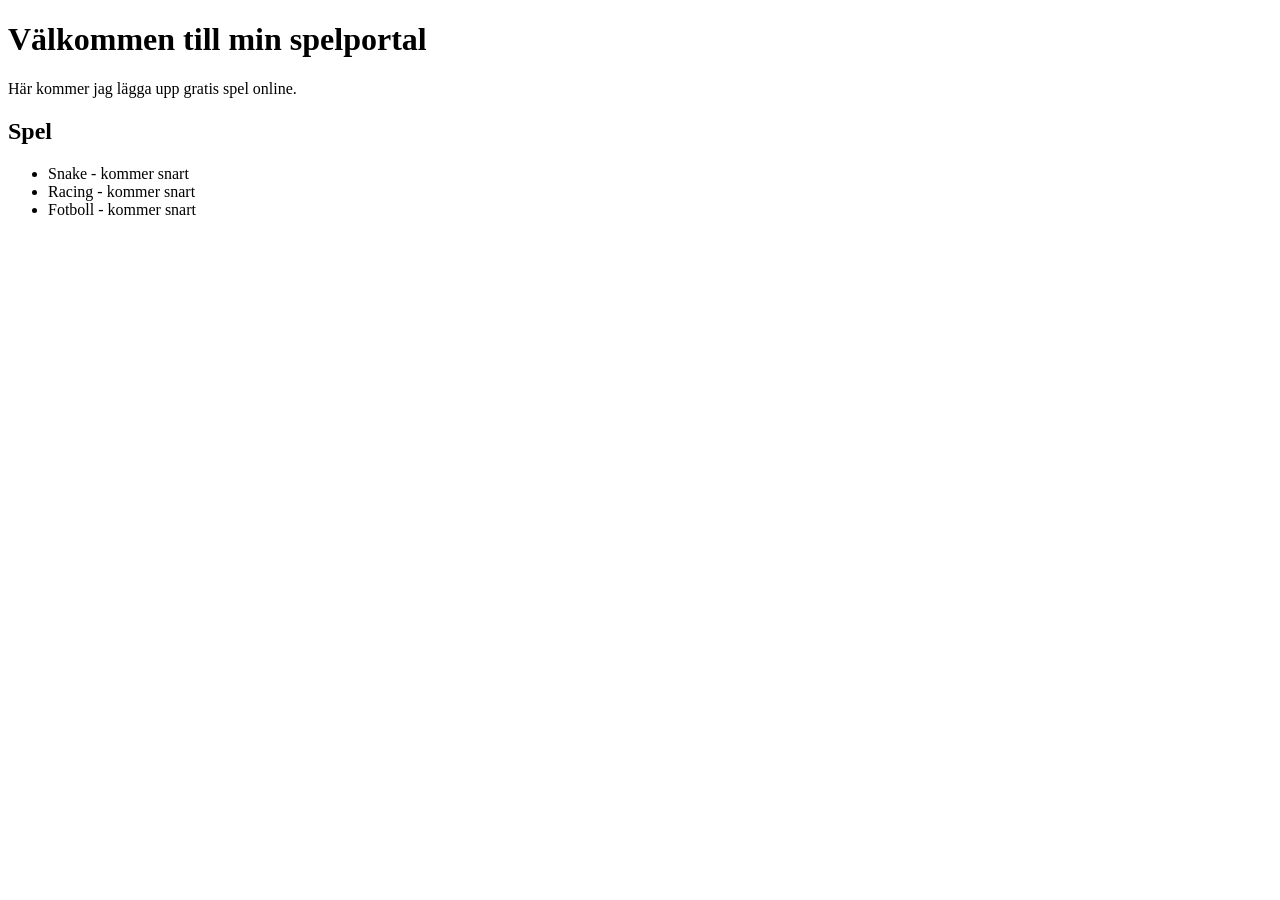
==== index.html @ b6338622 "Första versionen" ====
<!DOCTYPE html>
<html lang="sv">
<head>
  <meta charset="UTF-8">
  <title>Min spelportal</title>
</head>
<body>
  <h1>Välkommen till min spelportal</h1>
  <p>Här kommer jag lägga upp gratis spel online.</p>

  <h2>Spel</h2>
  <ul>
    <li>Snake - kommer snart</li>
    <li>Racing - kommer snart</li>
    <li>Fotboll - kommer snart</li>
  </ul>
</body>
</html>
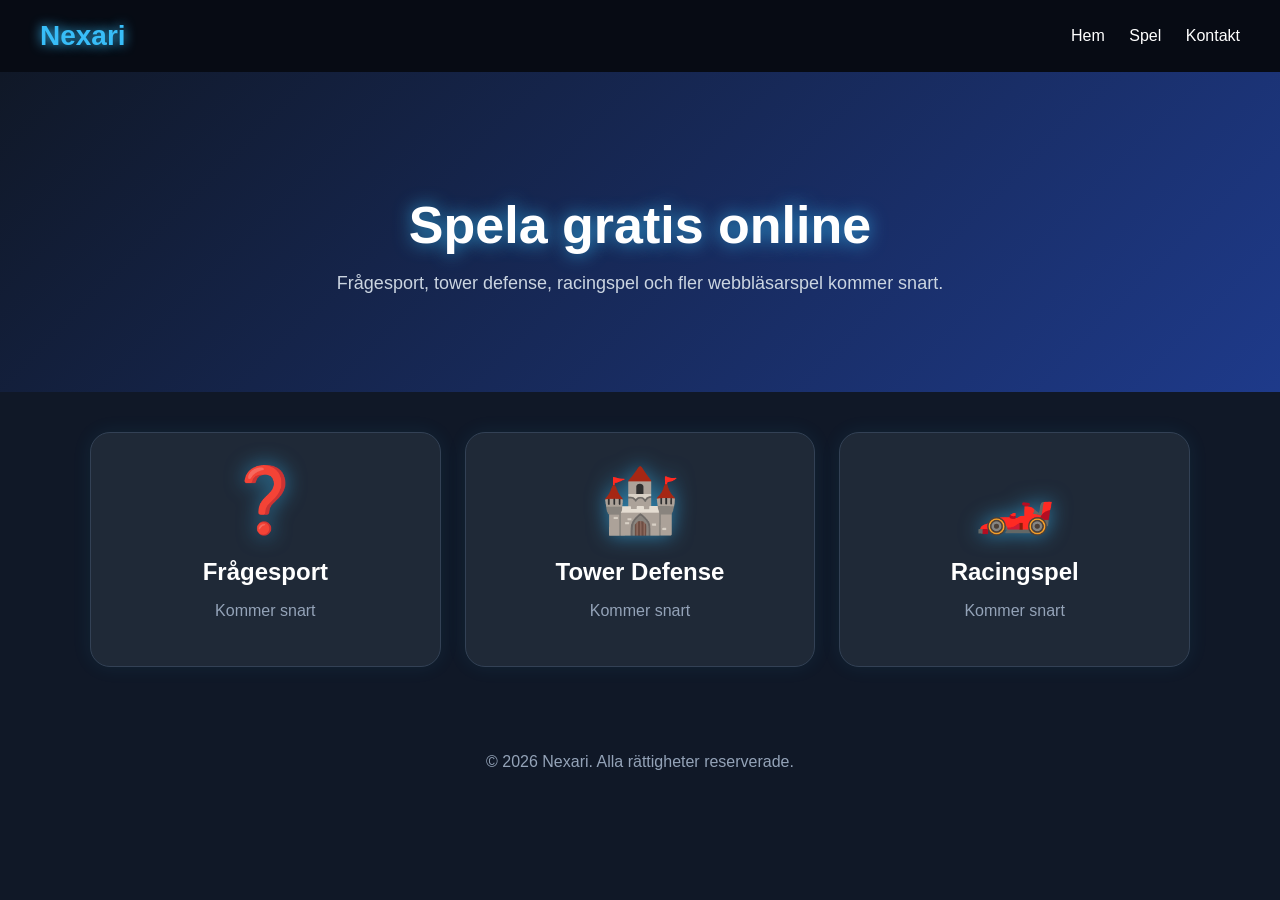
==== commit e78fdfb4: "Lägg till glow-effekter" ====
--- a/index.html
+++ b/index.html
@@ -2,17 +2,48 @@
 <html lang="sv">
 <head>
   <meta charset="UTF-8">
-  <title>Min spelportal</title>
+  <title>Nexari - Gratis spel online</title>
+  <link rel="stylesheet" href="style.css">
 </head>
 <body>
-  <h1>Välkommen till min spelportal</h1>
-  <p>Här kommer jag lägga upp gratis spel online.</p>
 
-  <h2>Spel</h2>
-  <ul>
-    <li>Snake - kommer snart</li>
-    <li>Racing - kommer snart</li>
-    <li>Fotboll - kommer snart</li>
-  </ul>
+<header>
+  <div class="logo">Nexari</div>
+  <nav>
+    <a href="#">Hem</a>
+    <a href="#">Spel</a>
+    <a href="#">Kontakt</a>
+  </nav>
+</header>
+
+<section class="hero">
+  <h1>Spela gratis online</h1>
+  <p>Frågesport, tower defense, racingspel och fler webbläsarspel kommer snart.</p>
+</section>
+
+<section class="games">
+  <div class="card">
+    <div class="emoji">❓</div>
+    <h2>Frågesport</h2>
+    <p>Kommer snart</p>
+  </div>
+
+  <div class="card">
+    <div class="emoji">🏰</div>
+    <h2>Tower Defense</h2>
+    <p>Kommer snart</p>
+  </div>
+
+  <div class="card">
+    <div class="emoji">🏎️</div>
+    <h2>Racingspel</h2>
+    <p>Kommer snart</p>
+  </div>
+</section>
+
+<footer>
+  <p>© 2026 Nexari. Alla rättigheter reserverade.</p>
+</footer>
+
 </body>
 </html>
--- a/style.css
+++ b/style.css
@@ -0,0 +1,106 @@
+body {
+  margin: 0;
+  font-family: Arial, sans-serif;
+  background: #101827;
+  color: white;
+}
+
+header {
+  background: #070b14;
+  padding: 20px 40px;
+  display: flex;
+  justify-content: space-between;
+  align-items: center;
+}
+
+.logo {
+  font-size: 28px;
+  font-weight: bold;
+  color: #38bdf8;
+}
+
+nav a {
+  color: white;
+  text-decoration: none;
+  margin-left: 20px;
+}
+
+nav a:hover {
+  color: #38bdf8;
+}
+
+.hero {
+  text-align: center;
+  padding: 80px 20px;
+  background: linear-gradient(135deg, #101827, #1e3a8a);
+}
+
+.hero h1 {
+  font-size: 52px;
+  margin-bottom: 10px;
+}
+
+.hero p {
+  font-size: 18px;
+  color: #cbd5e1;
+}
+
+.games {
+  display: grid;
+  grid-template-columns: repeat(auto-fit, minmax(220px, 1fr));
+  gap: 24px;
+  padding: 40px;
+  max-width: 1100px;
+  margin: auto;
+}
+
+.card {
+  background: #1f2937;
+  padding: 30px;
+  border-radius: 20px;
+  text-align: center;
+  transition: 0.2s;
+  border: 1px solid #334155;
+}
+
+.card:hover {
+  transform: translateY(-6px);
+  background: #334155;
+  border-color: #38bdf8;
+}
+
+.emoji {
+  font-size: 64px;
+}
+
+.card h2 {
+  margin-bottom: 8px;
+}
+
+.card p {
+  color: #94a3b8;
+}
+
+footer {
+  text-align: center;
+  padding: 30px;
+  color: #94a3b8;
+}.logo {
+  text-shadow: 0 0 12px #38bdf8;
+}
+
+.hero h1 {
+  text-shadow: 0 0 18px rgba(56, 189, 248, 0.8);
+}
+
+.card {
+  box-shadow: 0 0 20px rgba(56, 189, 248, 0.08);
+}
+
+.card:hover {
+  box-shadow: 0 0 30px rgba(56, 189, 248, 0.45);
+}
+
+.emoji {
+  filter: drop-shadow(0 0 10px rgba(56, 189, 248, 0.6));
+}
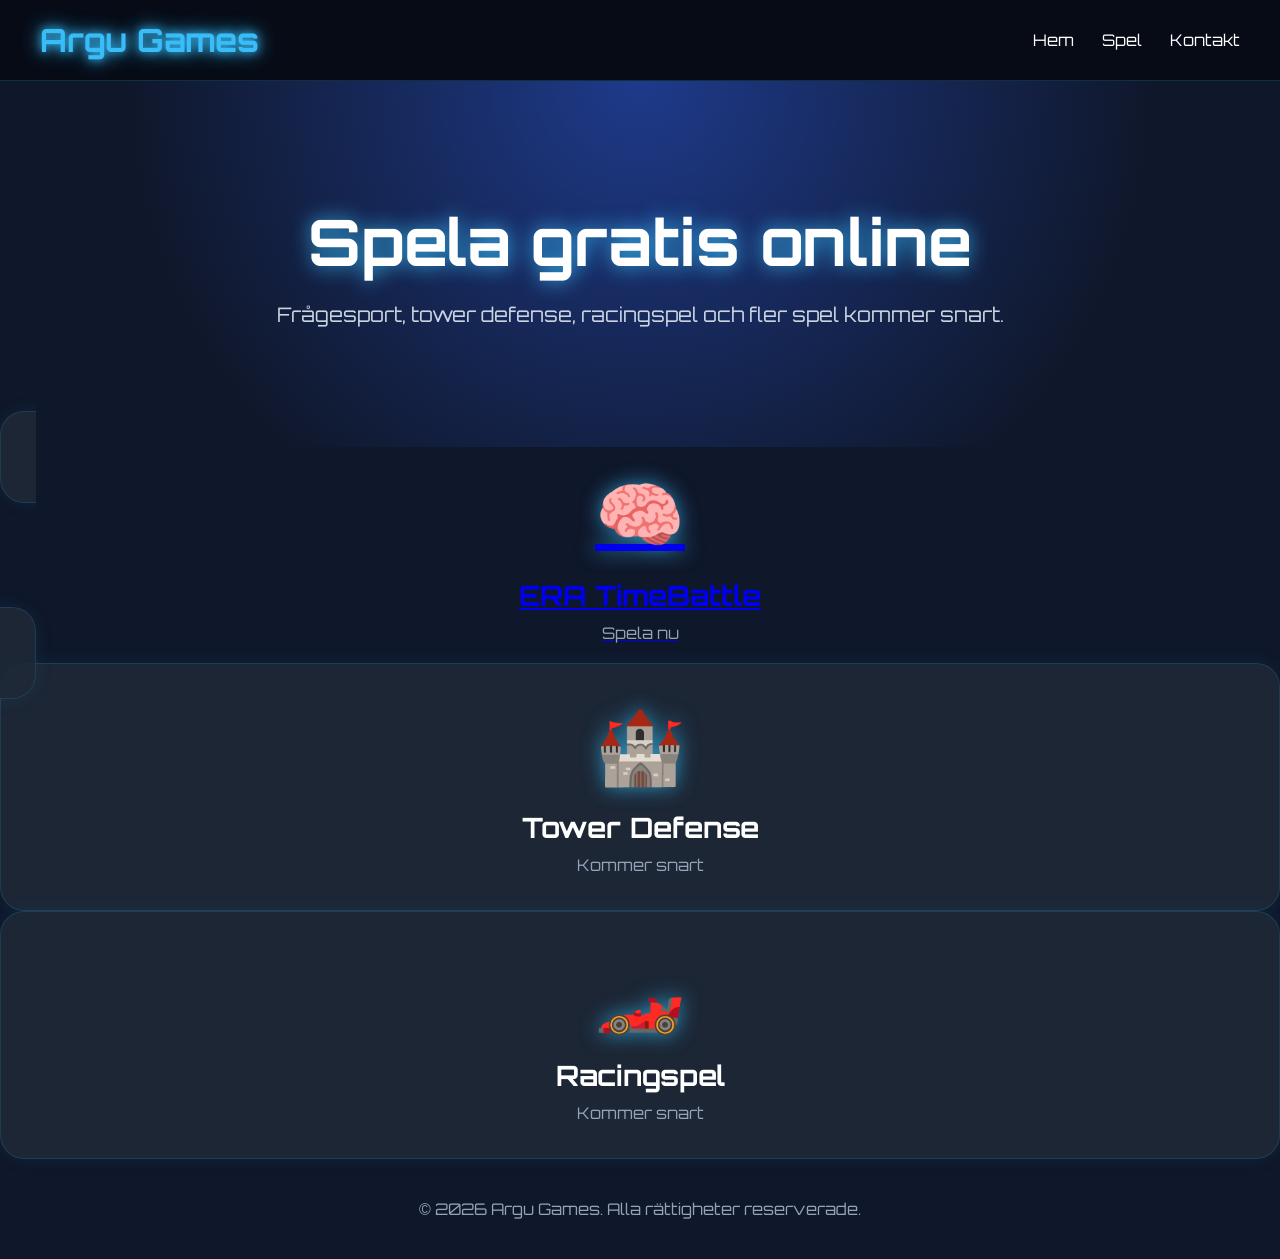
==== commit ba47c25b: "Byt namn till Argu Games" ====
--- a/index.html
+++ b/index.html
@@ -2,13 +2,14 @@
 <html lang="sv">
 <head>
   <meta charset="UTF-8">
-  <title>Nexari - Gratis spel online</title>
+  <title>Argu Games - Gratis spel online</title>
+  <link href="https://fonts.googleapis.com/css2?family=Orbitron:wght@400;700&display=swap" rel="stylesheet">
   <link rel="stylesheet" href="style.css">
 </head>
 <body>
 
 <header>
-  <div class="logo">Nexari</div>
+  <div class="logo">Argu Games</div>
   <nav>
     <a href="#">Hem</a>
     <a href="#">Spel</a>
@@ -18,15 +19,18 @@
 
 <section class="hero">
   <h1>Spela gratis online</h1>
-  <p>Frågesport, tower defense, racingspel och fler webbläsarspel kommer snart.</p>
+  <p>Frågesport, tower defense, racingspel och fler spel kommer snart.</p>
 </section>
 
-<section class="games">
-  <div class="card">
-    <div class="emoji">❓</div>
-    <h2>Frågesport</h2>
-    <p>Kommer snart</p>
-  </div>
+<a class="card" href="games/mygames.html">
+
+  <div class="emoji">🧠</div>
+
+  <h2>ERA TimeBattle</h2>
+
+  <p>Spela nu</p>
+
+</a>
 
   <div class="card">
     <div class="emoji">🏰</div>
@@ -42,7 +46,7 @@
 </section>
 
 <footer>
-  <p>© 2026 Nexari. Alla rättigheter reserverade.</p>
+  <p>© 2026 Argu Games. Alla rättigheter reserverade.</p>
 </footer>
 
 </body>
--- a/style.css
+++ b/style.css
@@ -1,106 +1,191 @@
+* {
+  margin: 0;
+  padding: 0;
+  box-sizing: border-box;
+}
+
 body {
-  margin: 0;
-  font-family: Arial, sans-serif;
-  background: #101827;
+  font-family: 'Orbitron', sans-serif;
+  background: #0f172a;
   color: white;
 }
 
+/* NAVBAR */
+
 header {
-  background: #070b14;
+  background: rgba(7, 11, 20, 0.9);
+  backdrop-filter: blur(10px);
   padding: 20px 40px;
+
   display: flex;
   justify-content: space-between;
   align-items: center;
+
+  border-bottom: 1px solid rgba(56, 189, 248, 0.2);
+
+  position: sticky;
+  top: 0;
+  z-index: 100;
 }
 
 .logo {
-  font-size: 28px;
+  font-size: 32px;
   font-weight: bold;
   color: #38bdf8;
+
+  text-shadow:
+    0 0 10px #38bdf8,
+    0 0 20px #38bdf8;
 }
 
 nav a {
   color: white;
   text-decoration: none;
-  margin-left: 20px;
+  margin-left: 24px;
+
+  transition: 0.25s;
 }
 
 nav a:hover {
   color: #38bdf8;
+
+  text-shadow:
+    0 0 10px #38bdf8;
 }
+
+/* HERO */
 
 .hero {
   text-align: center;
-  padding: 80px 20px;
-  background: linear-gradient(135deg, #101827, #1e3a8a);
+
+  padding: 120px 20px;
+
+  background:
+    radial-gradient(circle at top, #1e3a8a, #0f172a 70%);
 }
 
 .hero h1 {
-  font-size: 52px;
-  margin-bottom: 10px;
+  font-size: 64px;
+
+  margin-bottom: 20px;
+
+  text-shadow:
+    0 0 20px rgba(56, 189, 248, 0.9);
 }
 
 .hero p {
-  font-size: 18px;
+  font-size: 20px;
   color: #cbd5e1;
 }
 
+/* GAME SECTION */
+
 .games {
+  max-width: 1200px;
+
+  margin: auto;
+
+  padding: 50px;
+
   display: grid;
-  grid-template-columns: repeat(auto-fit, minmax(220px, 1fr));
-  gap: 24px;
-  padding: 40px;
-  max-width: 1100px;
-  margin: auto;
+
+  grid-template-columns:
+    repeat(auto-fit, minmax(250px, 1fr));
+
+  gap: 30px;
 }
 
+/* GAME CARDS */
+
 .card {
-  background: #1f2937;
-  padding: 30px;
-  border-radius: 20px;
+  background: rgba(31, 41, 55, 0.9);
+
+  border-radius: 24px;
+
+  padding: 35px;
+
   text-align: center;
-  transition: 0.2s;
-  border: 1px solid #334155;
+
+  border: 1px solid rgba(56, 189, 248, 0.15);
+
+  transition:
+    transform 0.25s ease,
+    box-shadow 0.25s ease,
+    border-color 0.25s ease;
+
+  box-shadow:
+    0 0 20px rgba(56, 189, 248, 0.08);
+
+  cursor: pointer;
 }
 
 .card:hover {
-  transform: translateY(-6px);
-  background: #334155;
+  transform:
+    translateY(-10px)
+    scale(1.03);
+
   border-color: #38bdf8;
+
+  box-shadow:
+    0 0 30px rgba(56, 189, 248, 0.5),
+    0 0 60px rgba(56, 189, 248, 0.2);
+
+  background: rgba(51, 65, 85, 1);
 }
 
+/* GAME ICONS */
+
 .emoji {
-  font-size: 64px;
+  font-size: 72px;
+
+  margin-bottom: 20px;
+
+  filter:
+    drop-shadow(0 0 10px rgba(56, 189, 248, 0.7));
 }
 
 .card h2 {
-  margin-bottom: 8px;
+  font-size: 28px;
+
+  margin-bottom: 10px;
 }
 
 .card p {
   color: #94a3b8;
 }
 
+/* FOOTER */
+
 footer {
   text-align: center;
-  padding: 30px;
+
+  padding: 40px;
+
   color: #94a3b8;
-}.logo {
-  text-shadow: 0 0 12px #38bdf8;
 }
 
-.hero h1 {
-  text-shadow: 0 0 18px rgba(56, 189, 248, 0.8);
-}
+/* MOBILE */
 
-.card {
-  box-shadow: 0 0 20px rgba(56, 189, 248, 0.08);
-}
+@media (max-width: 768px) {
 
-.card:hover {
-  box-shadow: 0 0 30px rgba(56, 189, 248, 0.45);
-}
+  header {
+    flex-direction: column;
+    gap: 20px;
+  }
 
-.emoji {
-  filter: drop-shadow(0 0 10px rgba(56, 189, 248, 0.6));
+  .hero h1 {
+    font-size: 42px;
+  }
+
+  .hero p {
+    font-size: 16px;
+  }
+
+  nav a {
+    margin: 0 10px;
+  }
+
+  .games {
+    padding: 20px;
+  }
 }
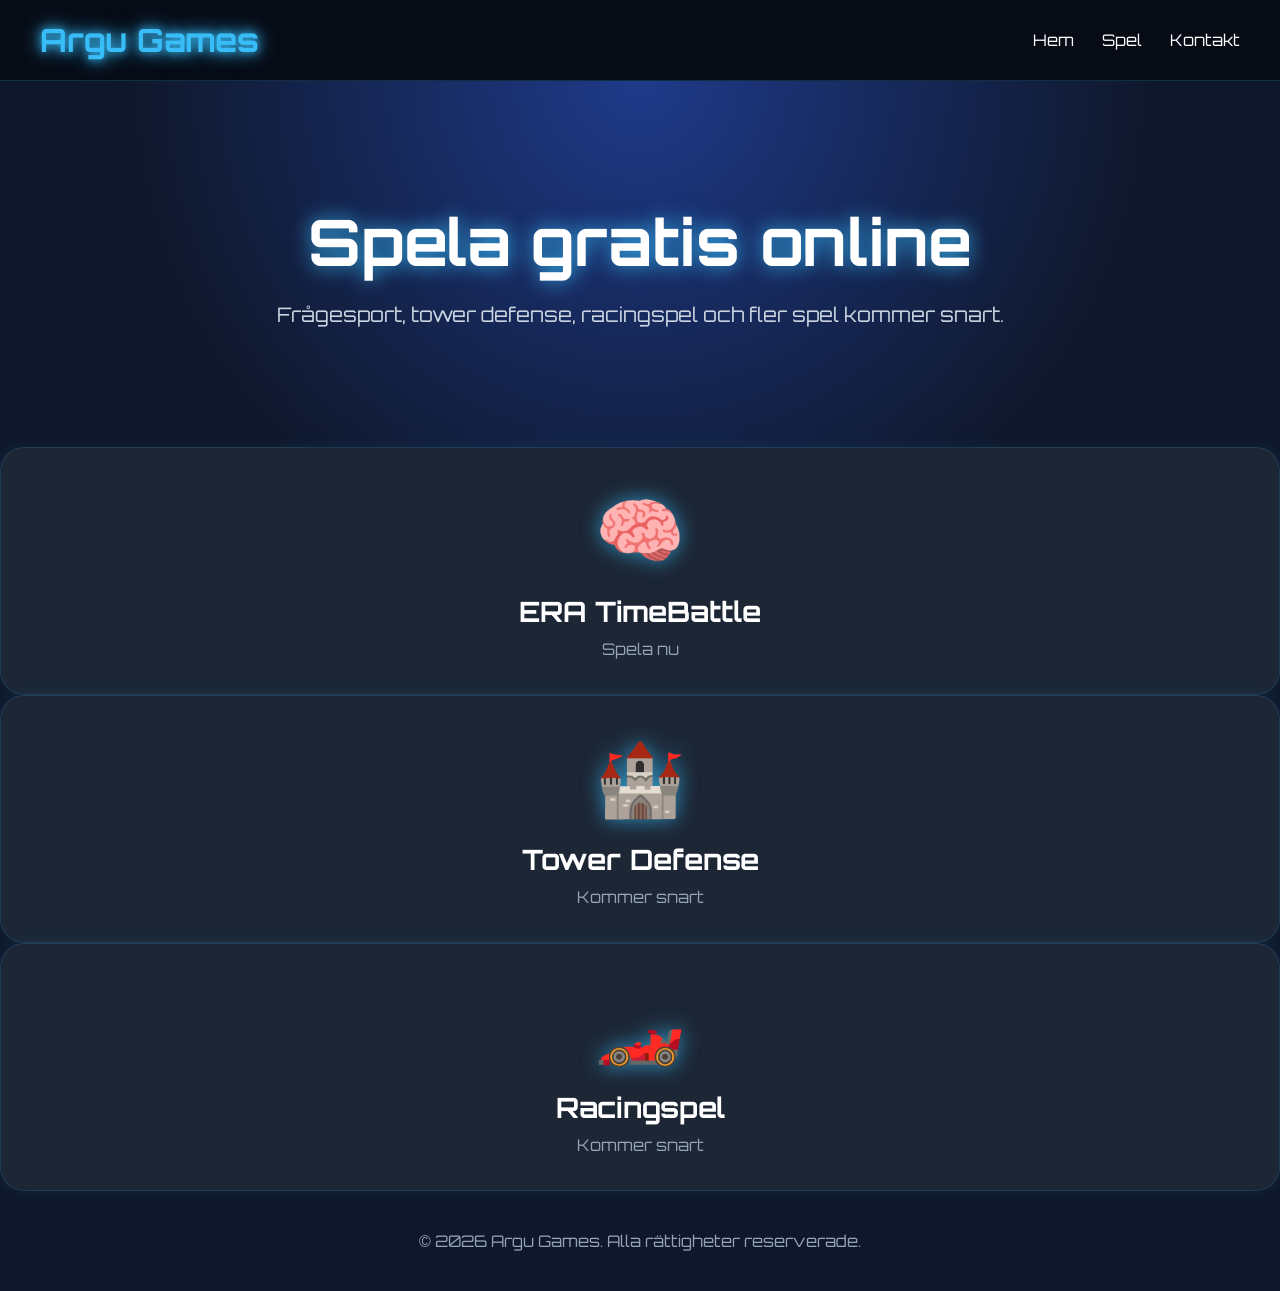
==== commit 09d8fb09: "fix game iframe page" ====
--- a/index.html
+++ b/index.html
@@ -22,7 +22,7 @@
   <p>Frågesport, tower defense, racingspel och fler spel kommer snart.</p>
 </section>
 
-<a class="card" href="games/mygames.html">
+<a class="card" href="games/mygame.html">
 
   <div class="emoji">🧠</div>
 
--- a/style.css
+++ b/style.css
@@ -188,4 +188,18 @@
   .games {
     padding: 20px;
   }
+}
+.card {
+  display: block;
+  text-decoration: none;
+  color: white;
+}
+
+.card h2,
+.card p {
+  text-decoration: none;
+}
+
+.card:visited {
+  color: white;
 }
